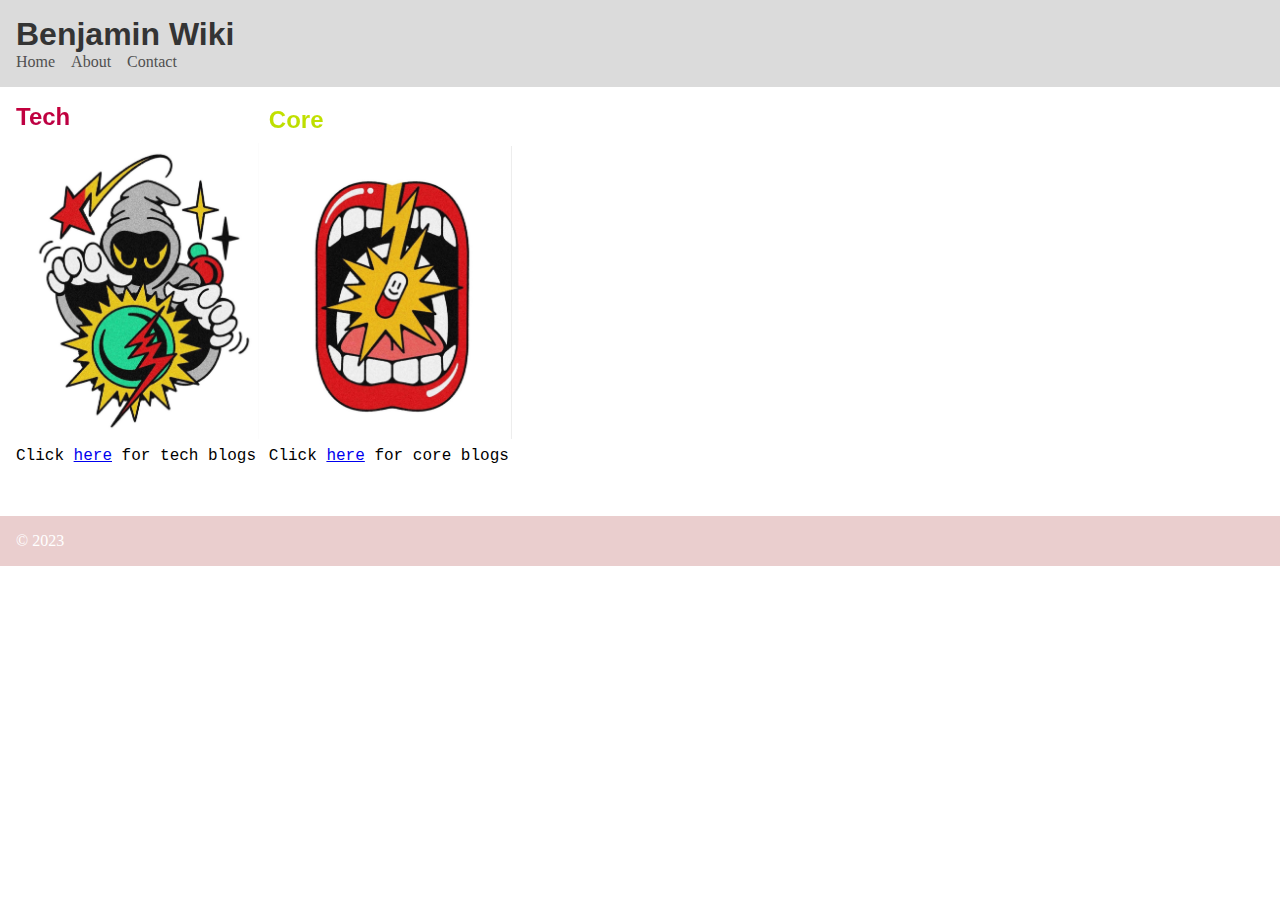
==== index.html @ 9112c043 "Add HTML & CSS to blog" ====
<!DOCTYPE html>

<html>
  <head>
    <meta charset="UTF-8">
    <meta name="viewport" content="width=device-width, initial-scale=1.0">
    <title>Benjamin Wiki</title>
    <link rel="stylesheet" href="./styles/style.css">
  </head>
 
  <body>
    <header>
      <h1 id="main-title">Benjamin Wiki</h1>
      <nav>
        <ul>          
          <li>Home</li>
          <li>About</li>
          <li>Contact</li>
        </ul>
      </nav>
    </header>
    
    <main>
      <div class="content">
        <section>
          <h2 class="tech">Tech</h2>
          <img src="./images/tech_image.jpeg" alt="Article Image">
          <p>Click <a href="#">here</a> for tech blogs</p>
        </section>
        
        <section>
          <h2 class="core">Core</h2>
          <img src="./images/core_image.jpeg" alt="Article Image">
          <p>Click <a href="#">here</a> for core blogs</p>
        </section>
      </div>
    </main>
    
    <footer>
      <p>&copy; 2023</p>
    </footer>
  </body>
</html>
---- styles/style.css ----
/* Reset default browser styles */
* {
  margin: 0;
  padding: 0;
  box-sizing: border-box;
}

/* Set styles for tech and core */
.tech {
  font-family: Impact, Haettenschweiler, 'Arial Narrow Bold', sans-serif;
  background-image: conic-gradient(blue, red);
  -webkit-background-clip: text;
  -webkit-text-fill-color: transparent;
}

.core {
  font-family: Impact, Haettenschweiler, 'Arial Narrow Bold', sans-serif;
  background-image: conic-gradient(green, yellow);
  -webkit-background-clip: text;
  -webkit-text-fill-color: transparent;
}

/* Set styles for the header */
header {
  background-color: #dbdbdb;
  color: #fff;
  padding: 1em;
}

#main-title {
  font-family: 'Trebuchet MS', 'Lucida Sans Unicode', 'Lucida Grande', 'Lucida Sans', Arial, sans-serif;
  color: rgb(52, 52, 52);
}

header h1 {
  font-size: 2em;
}

nav ul {
  list-style: none;
  display: flex;
}

nav li {
  margin-right: 1em;
  color: rgb(80, 80, 80);
}

/* Set styles for the main content */
main {
  padding: 1em;
}

section {
  margin-bottom: 2em;
  display: inline-block;
  width: 40%;
}

section h2 {
  font-size: 1.5em;
  margin-bottom: 0.5em;
}

section img {
  width: 100%;
}

section p {
  line-height: 1.5;
  padding-bottom: 2em;
}

.content {
  font-family: 'Courier New', Courier, monospace;
}

/* Set styles for the footer */
footer {
  background-color: #eacece;
  color: #fff;
  padding: 1em;
}

/* Media queries for responsive design */
@media screen and (min-width: 768px) {
main {
  display: grid;
  grid-template-columns: repeat(2, 1fr);
  grid-gap: 2em;
}

section {
  margin-bottom: 0;
}
}
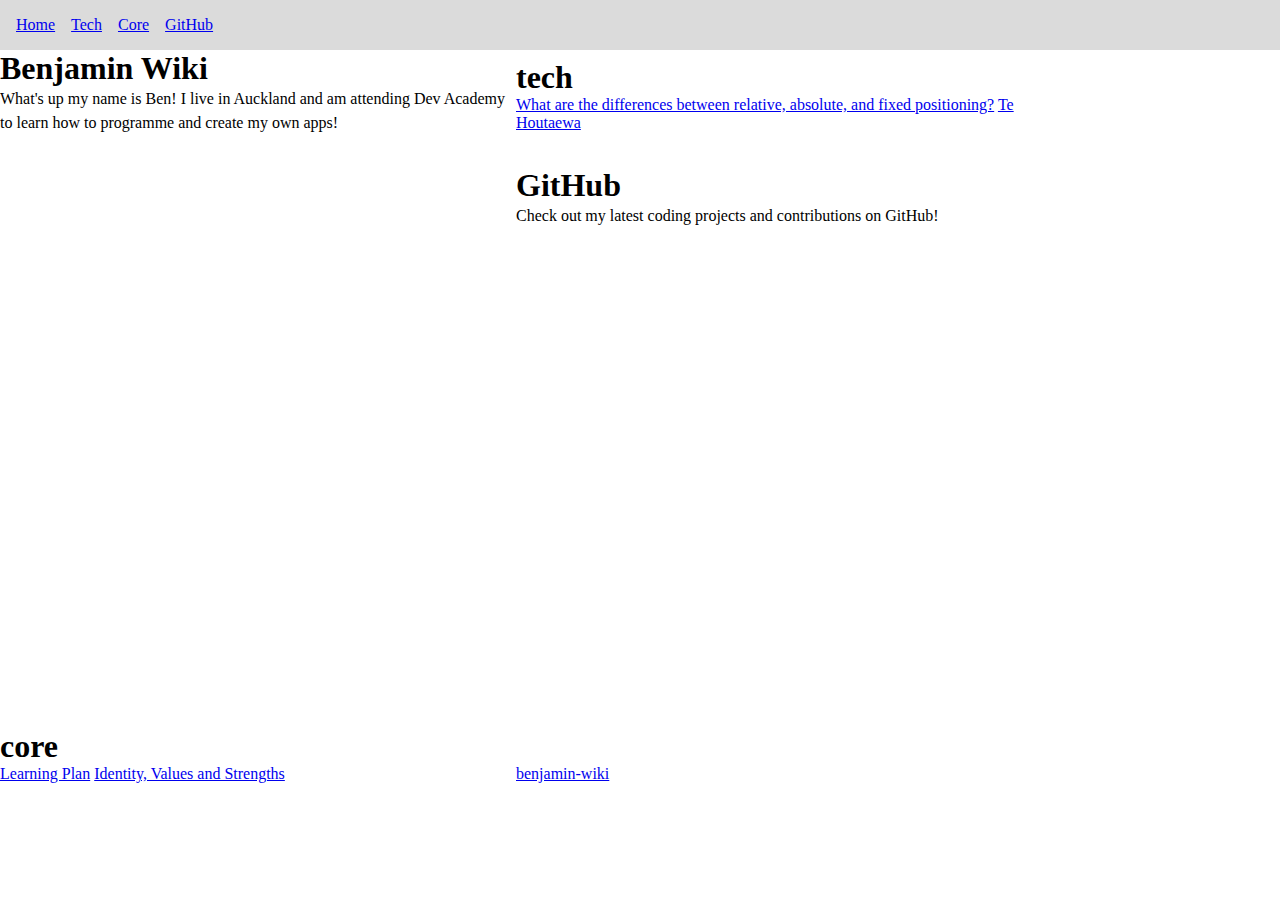
==== commit 96f4fd28: "Add HTML & CSS" ====
--- a/index.html
+++ b/index.html
@@ -1,43 +1,74 @@
 <!DOCTYPE html>
+<html lang="en">
+<head>
+  <meta charset="UTF-8">
+  <meta http-equiv="X-UA-Compatible" content="IE=edge">
+  <meta name="viewport" content="width=device-width, initial-scale=1.0">
+  
+  <title>Benjamin Wiki</title>
 
-<html>
-  <head>
-    <meta charset="UTF-8">
-    <meta name="viewport" content="width=device-width, initial-scale=1.0">
-    <title>Benjamin Wiki</title>
-    <link rel="stylesheet" href="./styles/style.css">
-  </head>
- 
-  <body>
-    <header>
-      <h1 id="main-title">Benjamin Wiki</h1>
-      <nav>
-        <ul>          
-          <li>Home</li>
-          <li>About</li>
-          <li>Contact</li>
-        </ul>
-      </nav>
-    </header>
+  <link rel="stylesheet" href="./styles/style.css">
+  <link rel="preconnect" href="https://fonts.googleapis.com">
+  <link rel="preconnect" href="https://fonts.gstatic.com" crossorigin>
+  <link href="https://fonts.googleapis.com/css2?family=Source+Code+Pro&display=swap" rel="stylesheet">
+
+</head>
+
+<body>
+
+  <header>
+    <nav>
+      <ul>
+        <li><a href="#home">Home</a></li>
+        <li><a href="#tech">Tech</a></li>
+        <li><a href="#core">Core</a></li>
+        <li><a href="#github">GitHub</a></li>
+      </ul>
+    </nav>
+  </header>
+
+  <section id="home" class="foggy-gray">
+    <h1>Benjamin Wiki</h1>
+    <p>What's up my name is Ben! I live in Auckland and am attending Dev Academy to learn how to programme and create my own apps!</p>
+  </section>
+
+  <section id="tech" class="livid-brown">
+    <h1>tech</h1>
+    <a href="./blog/css-concepts.html" class="slide-button1">What are the differences between relative, absolute, and fixed positioning?</a>
+    <a href="./blog/te-houtaewa-template.html" class="slide-button1">Te Houtaewa</a>
+  </section>
+
+  <section id="core" class="medium-carmine">
+    <h1>core</h1>
+    <a href="#" class="slide-button2">Learning Plan</a>
+    <a href="#" class="slide-button2">Identity, Values and Strengths</a>
+  </section>
+
+  <section id="github" class="chestnut-rose">
+    <h1>GitHub</h1>
     
-    <main>
-      <div class="content">
-        <section>
-          <h2 class="tech">Tech</h2>
-          <img src="./images/tech_image.jpeg" alt="Article Image">
-          <p>Click <a href="#">here</a> for tech blogs</p>
-        </section>
+    <p>Check out my latest coding projects and contributions on GitHub!</p>
+      <a href="https://github.com/benjamin-wiki" class="slide-button3"><img src="images/github-mark/github-mark-white.png" alt="GitHub_Logo_White" id="git-logo"> benjamin-wiki</a>
+  </section>
+
+  <script>
+    // Get all the links in the header
+    const navLinks = document.querySelectorAll('header nav a');
+    
+    // Loop through each link and add a click event listener
+    navLinks.forEach(link => {
+      link.addEventListener('click', e => {
+        e.preventDefault(); // Prevent the default anchor behavior
+        const targetId = link.getAttribute('href'); // Get the target section id
+        const targetSection = document.querySelector(targetId); // Get the target section
+        targetSection.scrollIntoView({ behavior: 'smooth' }); // Scroll to the target section
         
-        <section>
-          <h2 class="core">Core</h2>
-          <img src="./images/core_image.jpeg" alt="Article Image">
-          <p>Click <a href="#">here</a> for core blogs</p>
-        </section>
-      </div>
-    </main>
-    
-    <footer>
-      <p>&copy; 2023</p>
-    </footer>
-  </body>
-</html>
+        // Set the active link
+        navLinks.forEach(navLink => navLink.classList.remove('active'));
+        link.classList.add('active');
+      });
+    });
+  </script>
+
+</body>
+</html>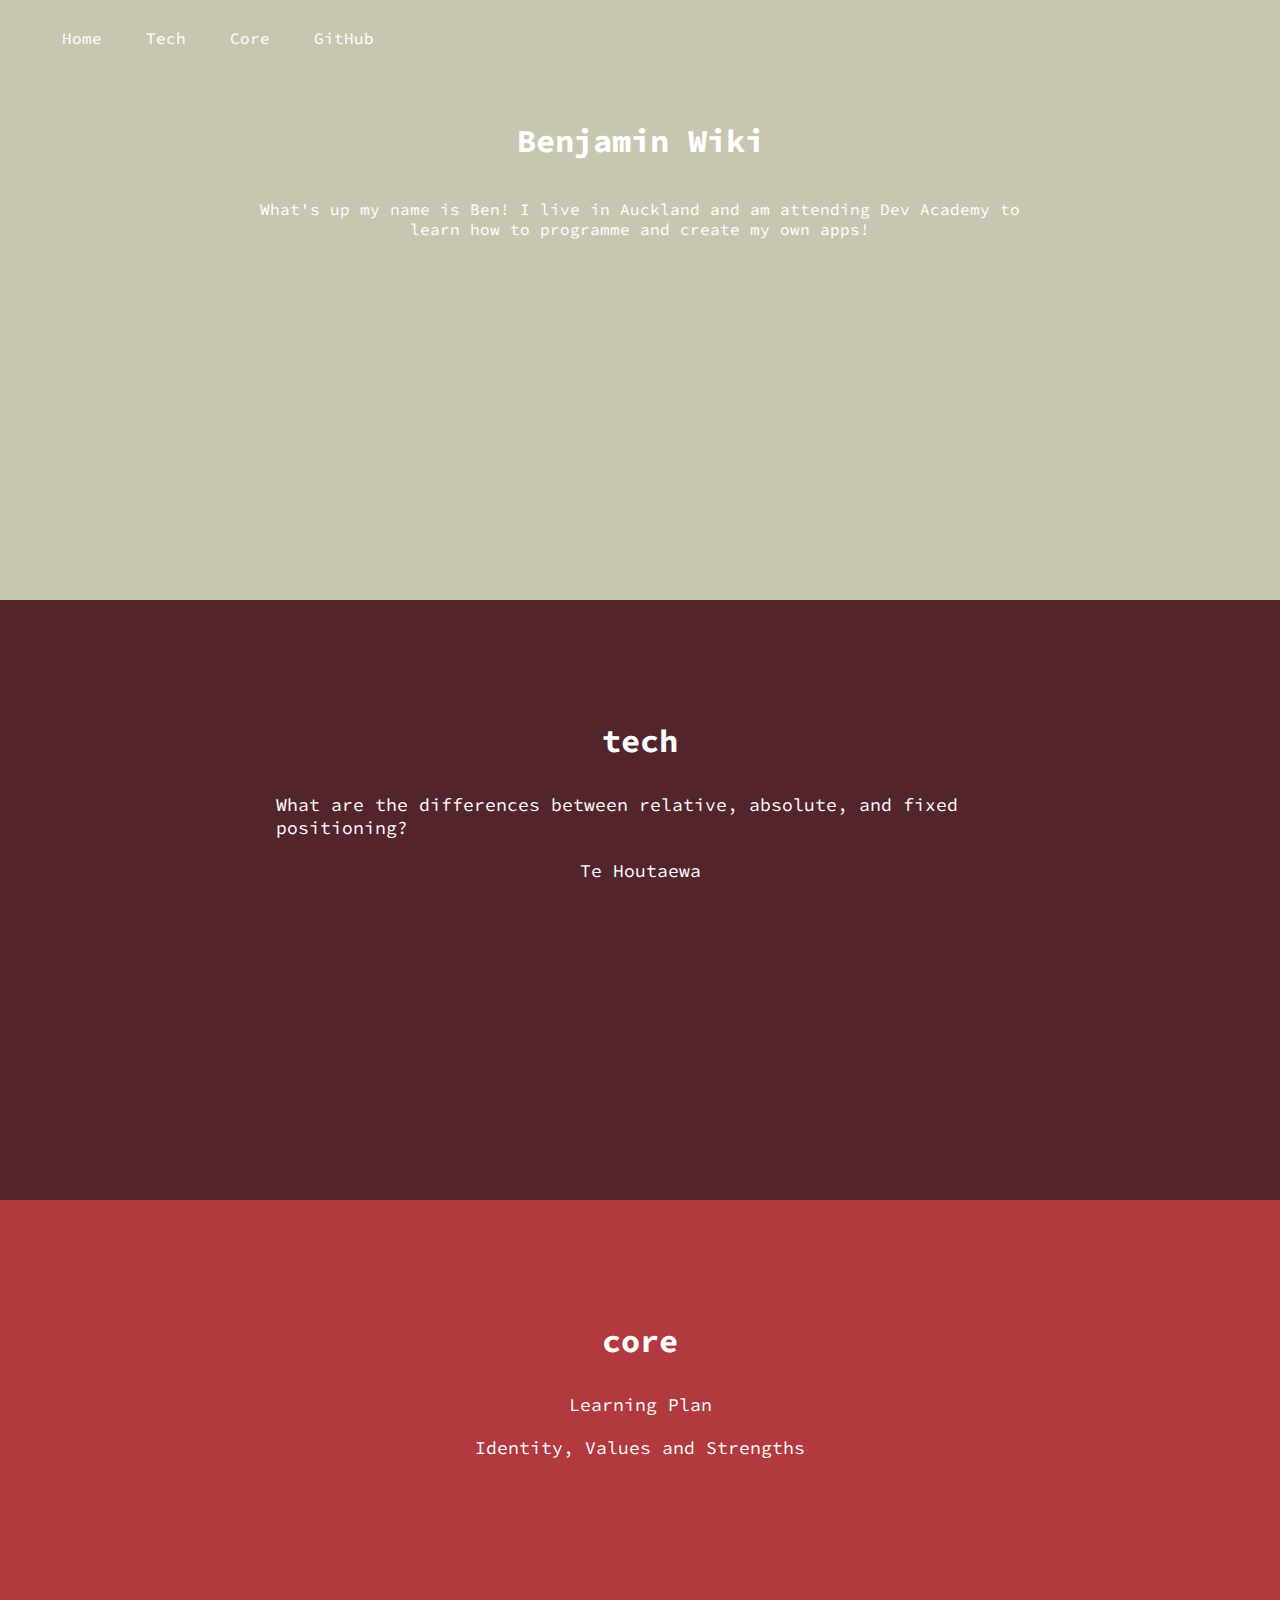
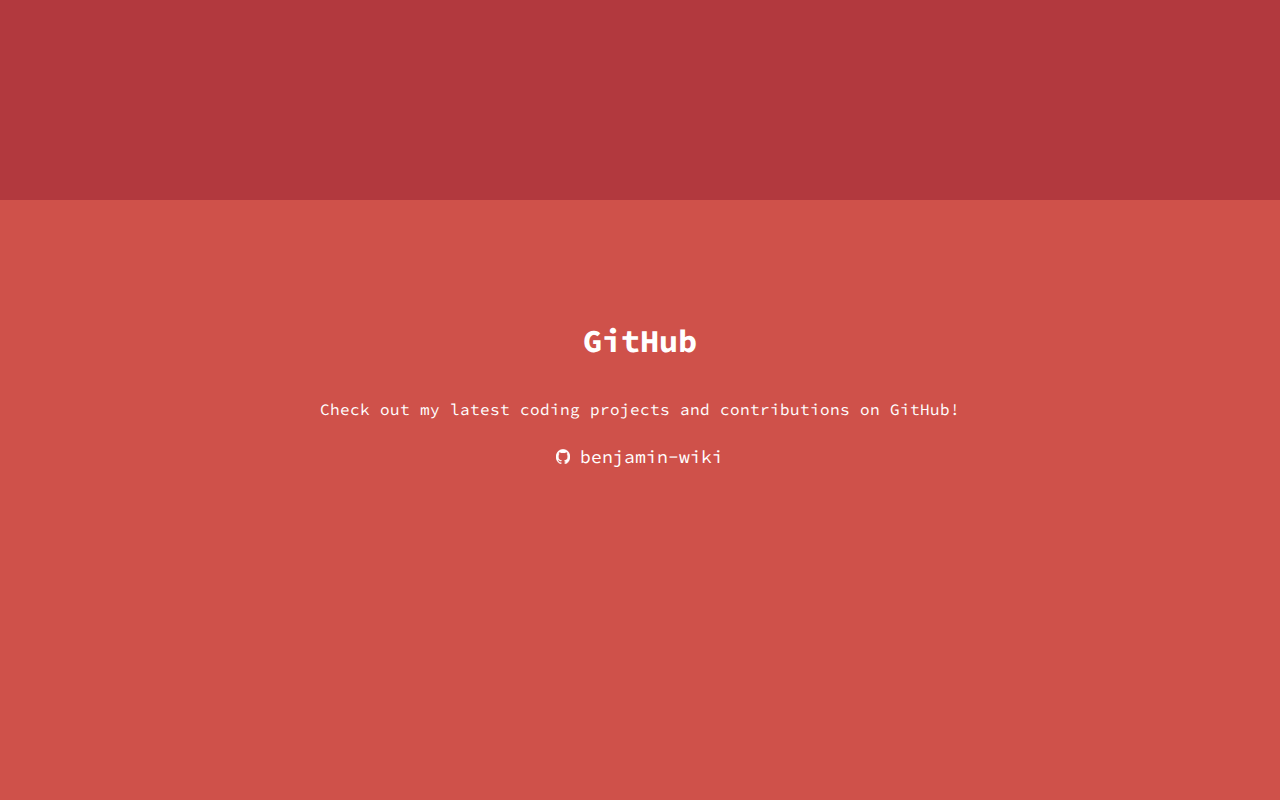
==== commit 9af8f39e: "Add DIV, remove unecessary code" ====
--- a/index.html
+++ b/index.html
@@ -27,30 +27,38 @@
     </nav>
   </header>
 
-  <section id="home" class="foggy-gray">
-    <h1>Benjamin Wiki</h1>
-    <p>What's up my name is Ben! I live in Auckland and am attending Dev Academy to learn how to programme and create my own apps!</p>
-  </section>
+  <div>
+    <section id="home" class="foggy-gray">
+      <h1>Benjamin Wiki</h1>
+      <p>What's up my name is Ben! I live in Auckland and am attending Dev Academy to learn how to programme and create my own apps!</p>
+    </section>
+  </div>
 
-  <section id="tech" class="livid-brown">
-    <h1>tech</h1>
-    <a href="./blog/css-concepts.html" class="slide-button1">What are the differences between relative, absolute, and fixed positioning?</a>
-    <a href="./blog/te-houtaewa-template.html" class="slide-button1">Te Houtaewa</a>
-  </section>
+  <div>
+    <section id="tech" class="livid-brown">
+      <h1>tech</h1>
+      <a href="./blog/css-concepts.html" class="slide-button1">What are the differences between relative, absolute, and fixed positioning?</a>
+      <a href="./blog/te-houtaewa-template.html" class="slide-button1">Te Houtaewa</a>
+    </section>
+  </div>
 
-  <section id="core" class="medium-carmine">
-    <h1>core</h1>
-    <a href="#" class="slide-button2">Learning Plan</a>
-    <a href="#" class="slide-button2">Identity, Values and Strengths</a>
-  </section>
+  <div>
+    <section id="core" class="medium-carmine">
+      <h1>core</h1>
+      <a href="#" class="slide-button2">Learning Plan</a>
+      <a href="#" class="slide-button2">Identity, Values and Strengths</a>
+    </section>
+  </div>
 
-  <section id="github" class="chestnut-rose">
-    <h1>GitHub</h1>
-    
-    <p>Check out my latest coding projects and contributions on GitHub!</p>
+  <div>
+    <section id="github" class="chestnut-rose">
+      <h1>GitHub</h1>
+      
+      <p>Check out my latest coding projects and contributions on GitHub!</p>
       <a href="https://github.com/benjamin-wiki" class="slide-button3"><img src="images/github-mark/github-mark-white.png" alt="GitHub_Logo_White" id="git-logo"> benjamin-wiki</a>
-  </section>
-
+    </section>
+  </div>
+  
   <script>
     // Get all the links in the header
     const navLinks = document.querySelectorAll('header nav a');
--- a/styles/style.css
+++ b/styles/style.css
@@ -1,96 +1,196 @@
-/* Reset default browser styles */
-* {
-  margin: 0;
-  padding: 0;
-  box-sizing: border-box;
-}
-
-/* Set styles for tech and core */
-.tech {
-  font-family: Impact, Haettenschweiler, 'Arial Narrow Bold', sans-serif;
-  background-image: conic-gradient(blue, red);
-  -webkit-background-clip: text;
-  -webkit-text-fill-color: transparent;
-}
-
-.core {
-  font-family: Impact, Haettenschweiler, 'Arial Narrow Bold', sans-serif;
-  background-image: conic-gradient(green, yellow);
-  -webkit-background-clip: text;
-  -webkit-text-fill-color: transparent;
-}
-
-/* Set styles for the header */
-header {
-  background-color: #dbdbdb;
+nav {
+  position: fixed;
+  top: 0;
+  left: 0;
+  width: 100%;
+  background-color: #c8c6b1;
   color: #fff;
-  padding: 1em;
-}
-
-#main-title {
-  font-family: 'Trebuchet MS', 'Lucida Sans Unicode', 'Lucida Grande', 'Lucida Sans', Arial, sans-serif;
-  color: rgb(52, 52, 52);
-}
-
-header h1 {
-  font-size: 2em;
+  display: flex;
+  justify-content: space-between;
+  align-items: center;
+  z-index: 9999; /* set nav bar to always be on top */
 }
 
 nav ul {
+  display: flex;
+  flex-direction: row;
   list-style: none;
-  display: flex;
 }
 
 nav li {
-  margin-right: 1em;
-  color: rgb(80, 80, 80);
+  margin: 0 10px;
 }
 
-/* Set styles for the main content */
-main {
-  padding: 1em;
+nav a {
+  display: block;
+  padding: 10px;
+  color: #fff;
+  text-decoration: none;
+  font-size: 16px;
+  border: 2px solid transparent; /* add a transparent border */
+  transition: all 0.2s ease-in-out; /* add a transition effect */
+}
+
+nav a:hover, nav a:focus {
+  background-color: #737955; /* change the background color */
+  color: white; /* change the text color */
+}
+
+nav a:focus {
+  outline: none; /* remove the default focus outline */
+  border-color: #737955; /* add a white border */
+}
+
+/* Media queries for responsive design */
+@media only screen and (max-width: 600px) {
+  nav {
+    flex-direction: column; 
+    align-items: flex-start;
+    padding: 10px;
+  }
+  
+  nav li {
+    margin: 10px 0;
+  }
+  
+  nav a {
+    padding: 5px;
+    font-size: 14px;
+  }
+}
+
+/* main styles */
+body {
+  margin: 0;
+  font-family: 'Source Code Pro', sans-serif;
+  color: white;
+  background: #202731;
 }
 
 section {
-  margin-bottom: 2em;
-  display: inline-block;
-  width: 40%;
+  position: relative;
+  display: flex;
+  flex-direction: column;
+  align-items: center;
+  min-height: 400px;
+  padding: 100px 20vw;
 }
 
-section h2 {
-  font-size: 1.5em;
-  margin-bottom: 0.5em;
+p {
+  text-align: center;
 }
 
-section img {
-  width: 100%;
+/* Colour scheme classes */
+.go-ben {
+  background: #737955;
 }
 
-section p {
-  line-height: 1.5;
-  padding-bottom: 2em;
+.foggy-gray {
+  background: #c8c6b1;
 }
 
-.content {
-  font-family: 'Courier New', Courier, monospace;
+.livid-brown {
+  background: #53242c;
 }
 
-/* Set styles for the footer */
-footer {
-  background-color: #eacece;
-  color: #fff;
-  padding: 1em;
+.medium-carmine {
+  background: #b2393e;
 }
 
-/* Media queries for responsive design */
-@media screen and (min-width: 768px) {
-main {
-  display: grid;
-  grid-template-columns: repeat(2, 1fr);
-  grid-gap: 2em;
+.chestnut-rose {
+  background: #cf514a;
 }
 
-section {
-  margin-bottom: 0;
+/* slide effect buttons */
+.slide-button1 {
+  background-color: #53242c;
+  border: none;
+  color: white;
+  padding: 10px 20px;
+  font-size: 18px;
+  position: relative;
+  overflow: hidden;
+  text-decoration: none;
+  z-index: 1;
+
 }
+
+.slide-button1::before {
+  content: "";
+  position: absolute;
+  top: -100%;
+  left: -10px;
+  width: calc(100% + 20px);
+  height: 100%;
+  background: #b2393e;
+  transition: all 0.2s ease-in-out;
+  z-index: -1;
 }
+
+.slide-button1:hover::before {
+  top: 0;
+}
+
+.slide-button2 {
+  background-color: #b2393e;
+  border: none;
+  color: white;
+  padding: 10px 20px;
+  font-size: 18px;
+  position: relative;
+  overflow: hidden;
+  text-decoration: none;
+  z-index: 1;
+
+}
+
+.slide-button2::before {
+  content: "";
+  position: absolute;
+  top: -100%;
+  left: -10px;
+  width: calc(100% + 20px);
+  height: 100%;
+  background: #53242c;
+  transition: all 0.2s ease-in-out;
+  z-index: -1;
+}
+
+.slide-button2:hover::before {
+  top: 0;
+}
+
+.slide-button3 {
+  background-color: #cf514a;
+  border: none;
+  color: white;
+  padding: 10px 20px;
+  font-size: 18px;
+  position: relative;
+  overflow: hidden;
+  text-decoration: none;
+  z-index: 1;
+
+}
+
+.slide-button3::before {
+  content: "";
+  position: absolute;
+  top: -100%;
+  left: -10px;
+  width: calc(100% + 20px);
+  height: 100%;
+  background: #53242c;
+  transition: all 0.2s ease-in-out;
+  z-index: -1;
+}
+
+.slide-button3:hover::before {
+  top: 0;
+}
+
+/* github logo */
+#git-logo {
+  max-width: 15px;
+  margin: -1px;
+}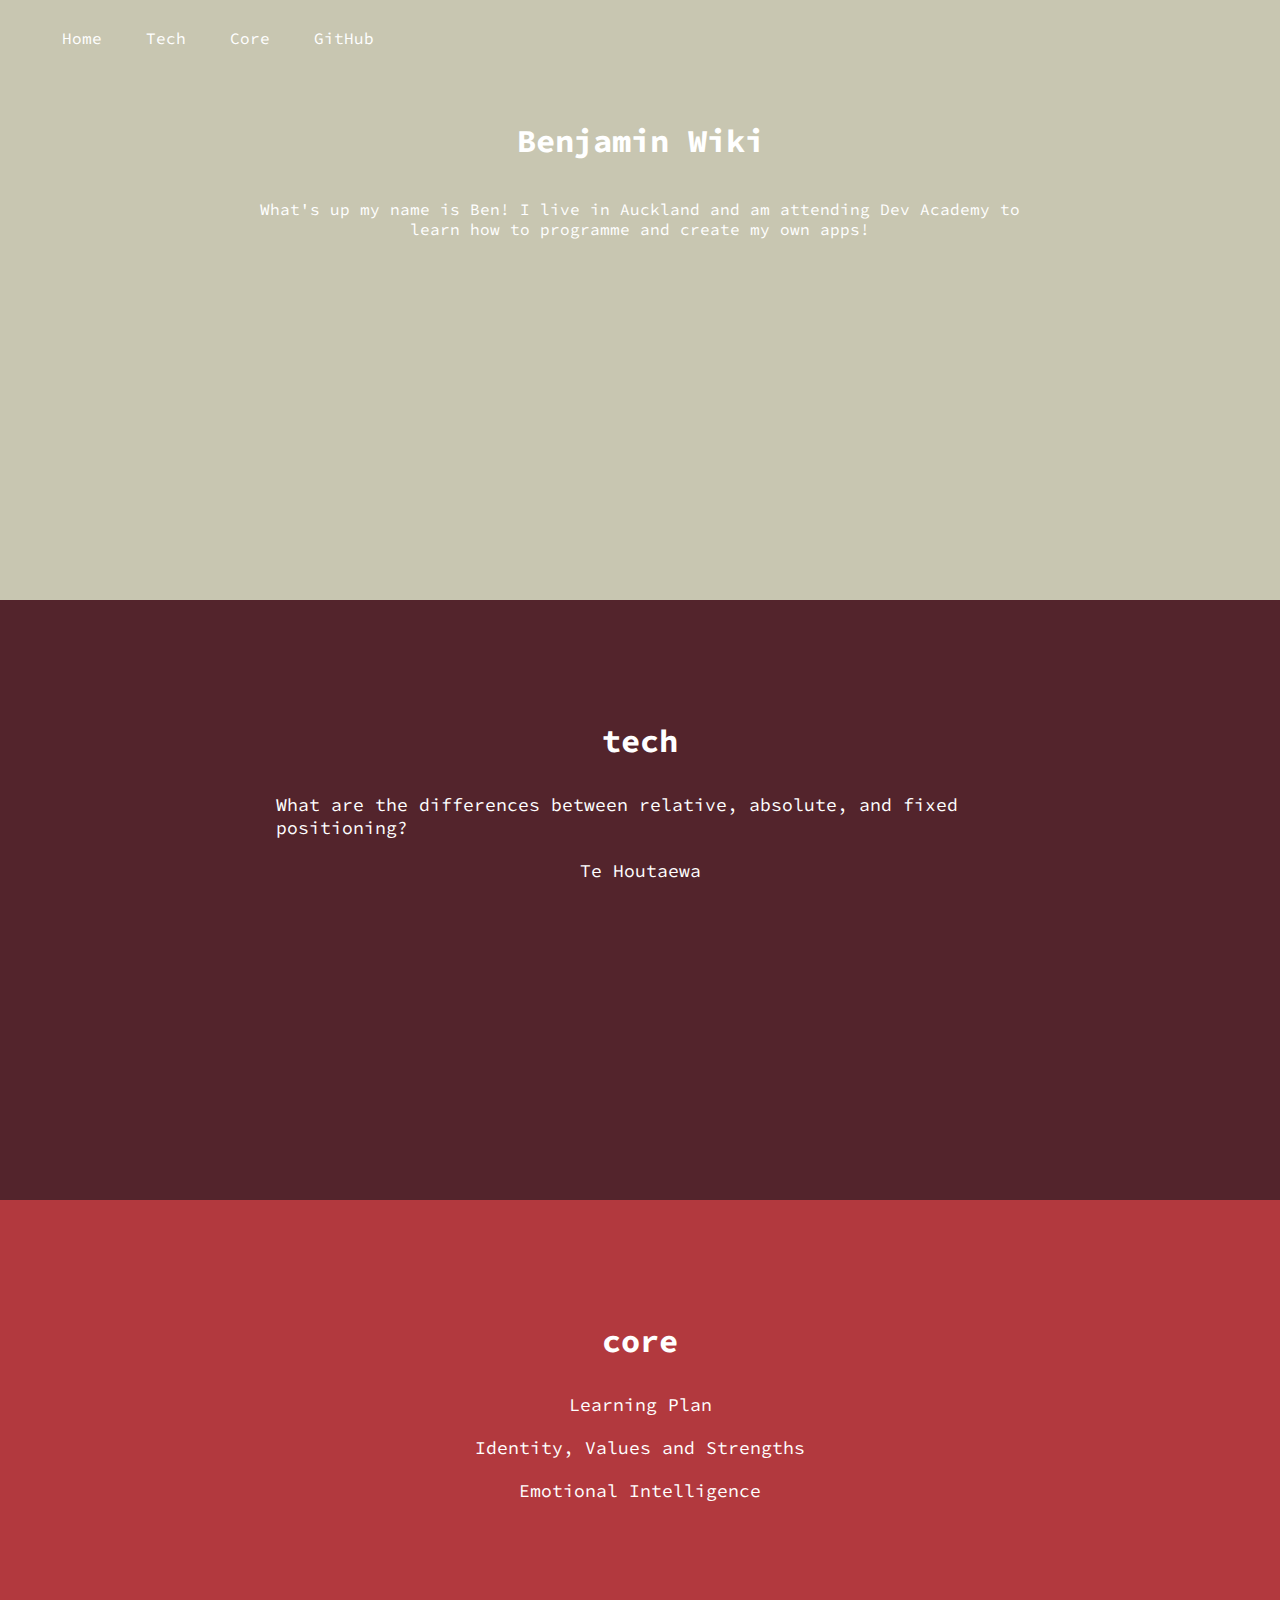
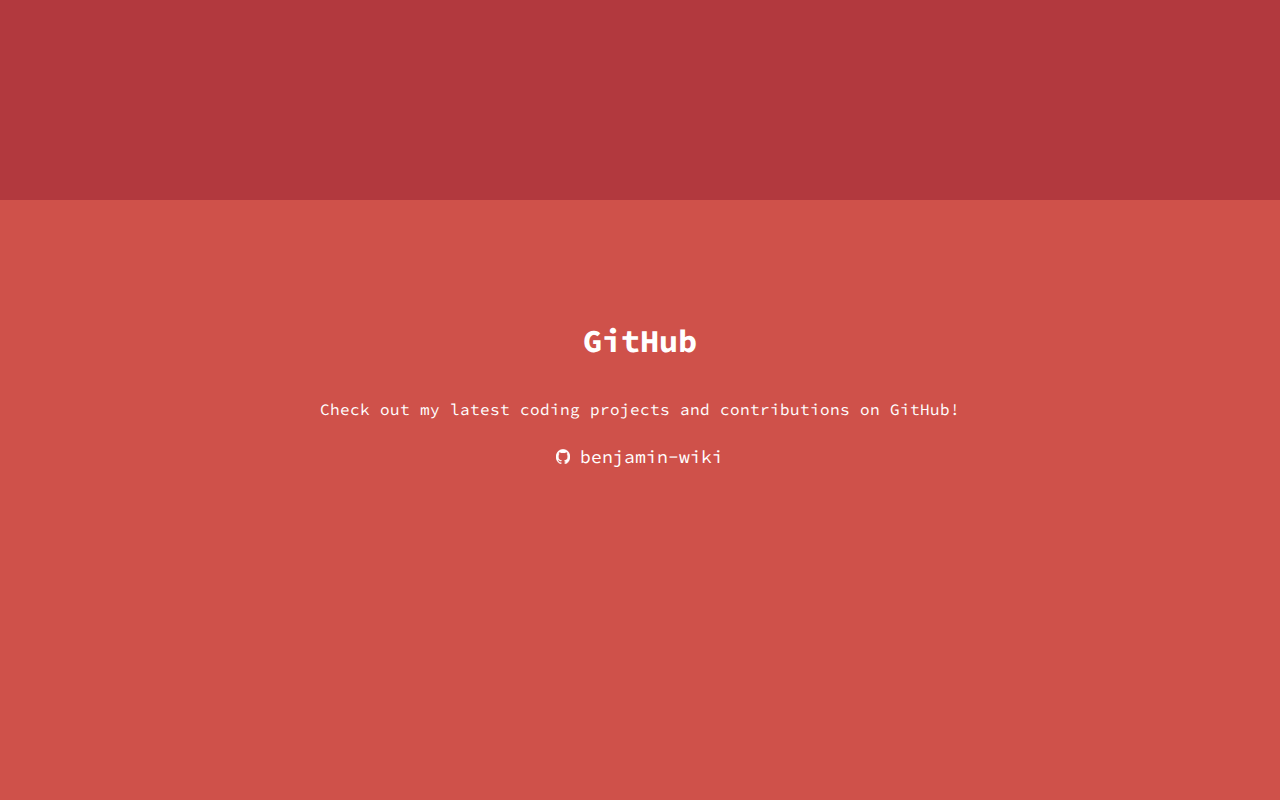
==== commit 13f99b88: "Add EQ blog" ====
--- a/index.html
+++ b/index.html
@@ -45,8 +45,9 @@
   <div>
     <section id="core" class="medium-carmine">
       <h1>core</h1>
-      <a href="#" class="slide-button2">Learning Plan</a>
-      <a href="#" class="slide-button2">Identity, Values and Strengths</a>
+      <a href="./blog/learning-plan.html" class="slide-button2">Learning Plan</a>
+      <a href="./blog/identity-values.html" class="slide-button2">Identity, Values and Strengths</a>
+      <a href="./blog/emotional-intelligence.html" class="slide-button2">Emotional Intelligence</a>
     </section>
   </div>
 
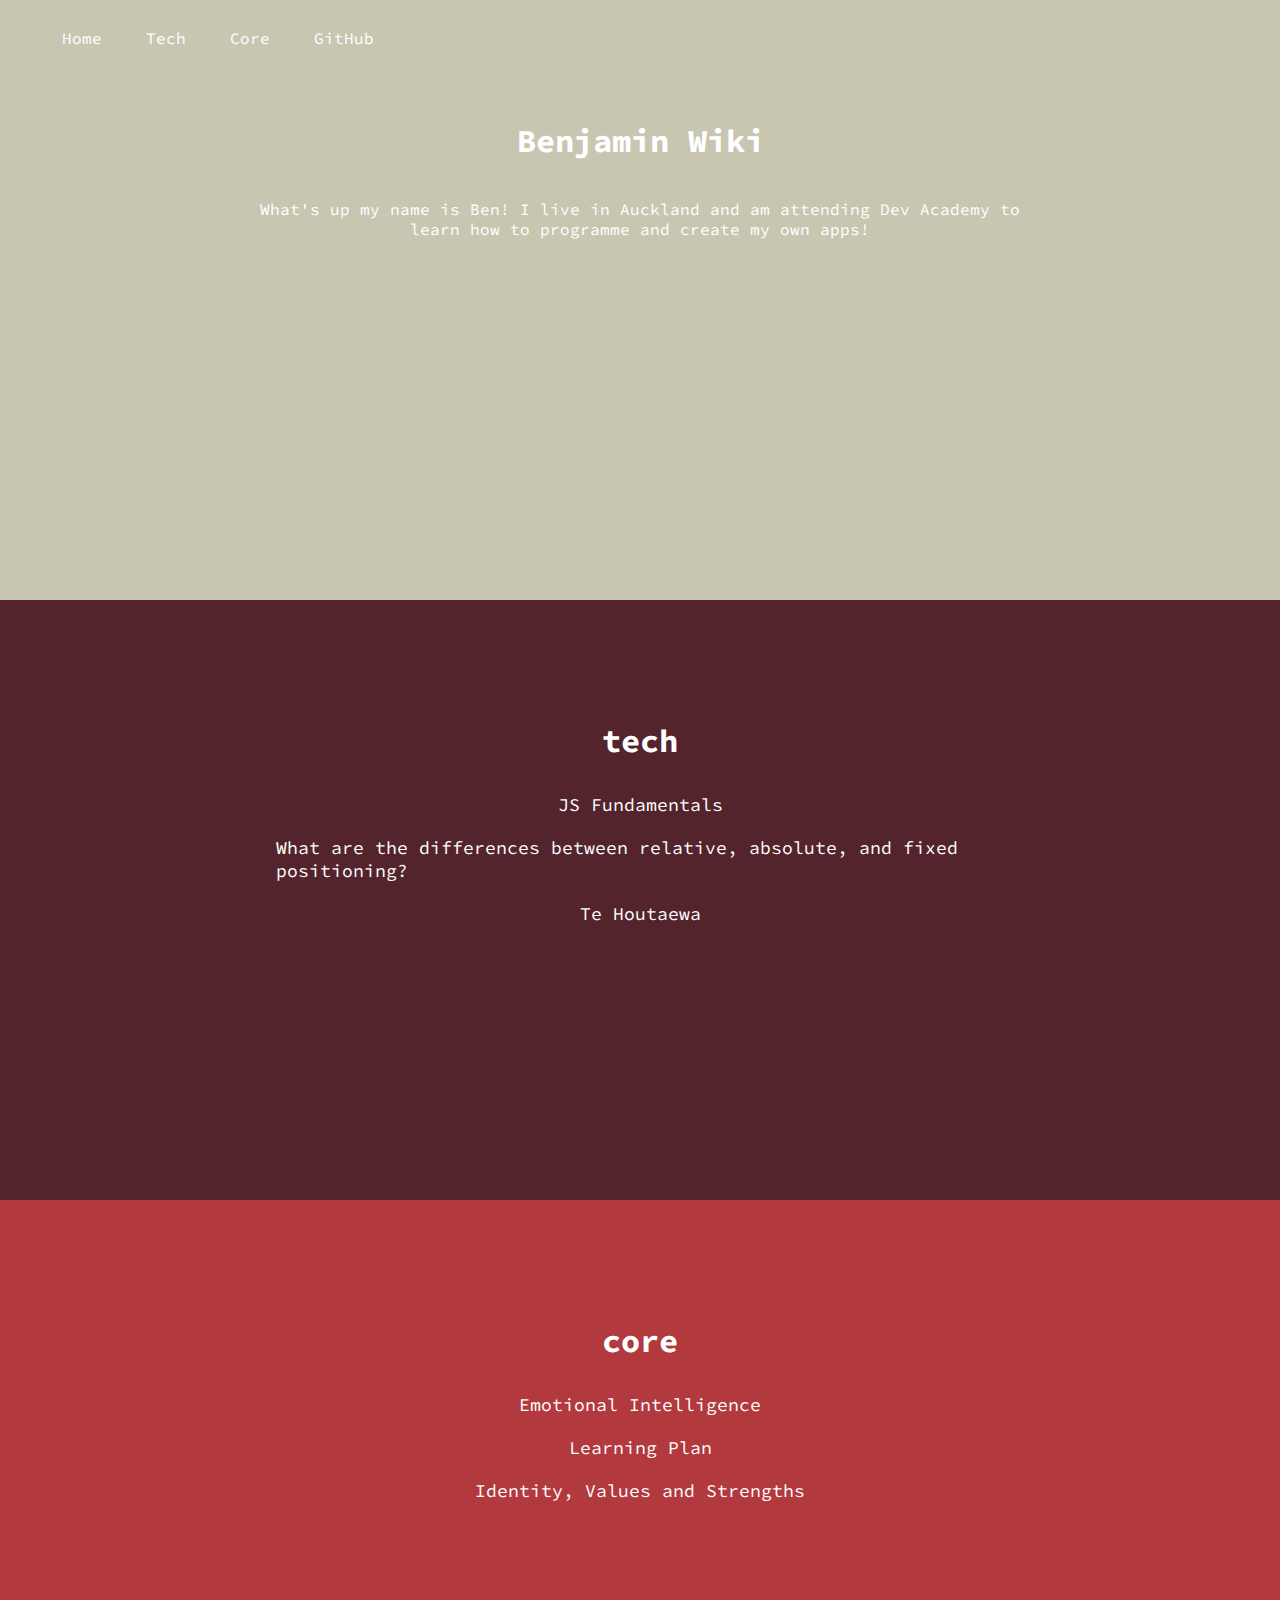
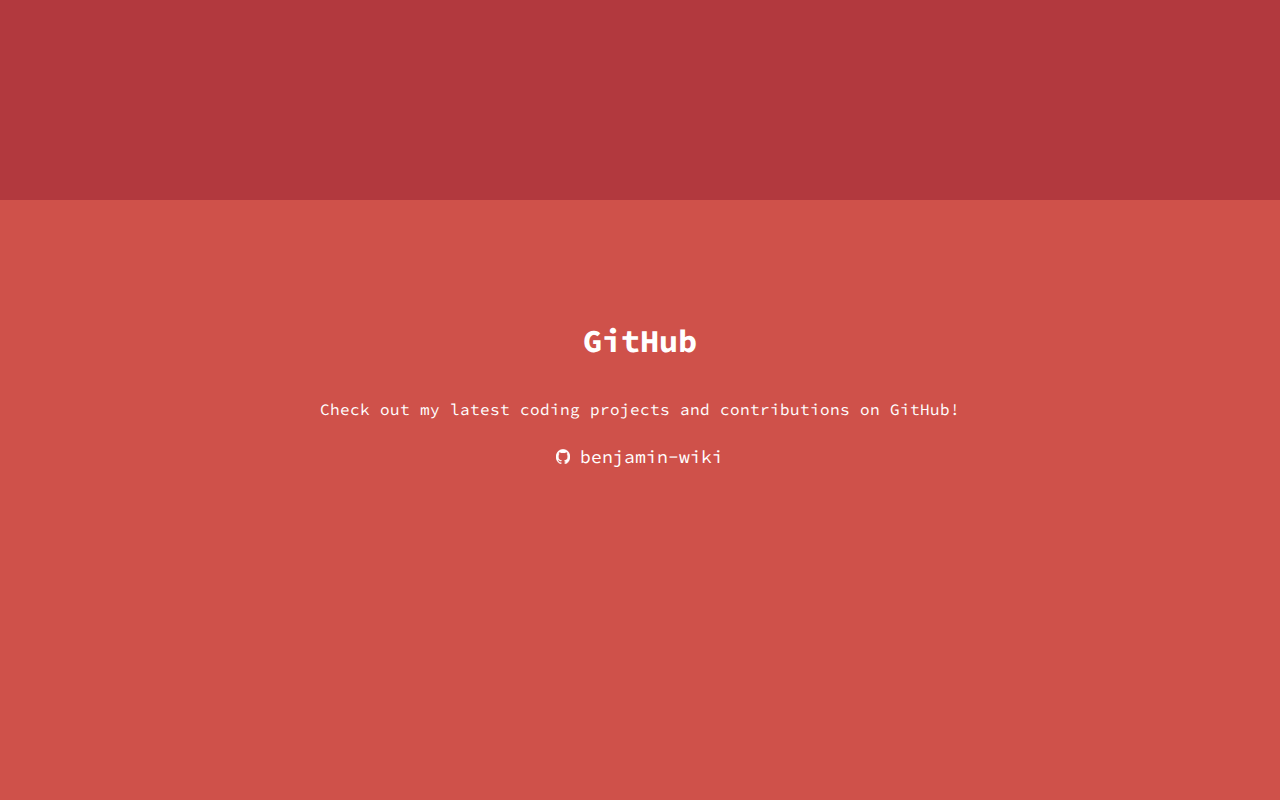
==== commit a93c453d: "Add JS-Fundamentals Blog" ====
--- a/index.html
+++ b/index.html
@@ -37,6 +37,7 @@
   <div>
     <section id="tech" class="livid-brown">
       <h1>tech</h1>
+      <a href="./blog/js-fundamentals.html" class="slide-button1">JS Fundamentals</a>
       <a href="./blog/css-concepts.html" class="slide-button1">What are the differences between relative, absolute, and fixed positioning?</a>
       <a href="./blog/te-houtaewa-template.html" class="slide-button1">Te Houtaewa</a>
     </section>
@@ -45,9 +46,9 @@
   <div>
     <section id="core" class="medium-carmine">
       <h1>core</h1>
+      <a href="./blog/emotional-intelligence.html" class="slide-button2">Emotional Intelligence</a>
       <a href="./blog/learning-plan.html" class="slide-button2">Learning Plan</a>
       <a href="./blog/identity-values.html" class="slide-button2">Identity, Values and Strengths</a>
-      <a href="./blog/emotional-intelligence.html" class="slide-button2">Emotional Intelligence</a>
     </section>
   </div>
 
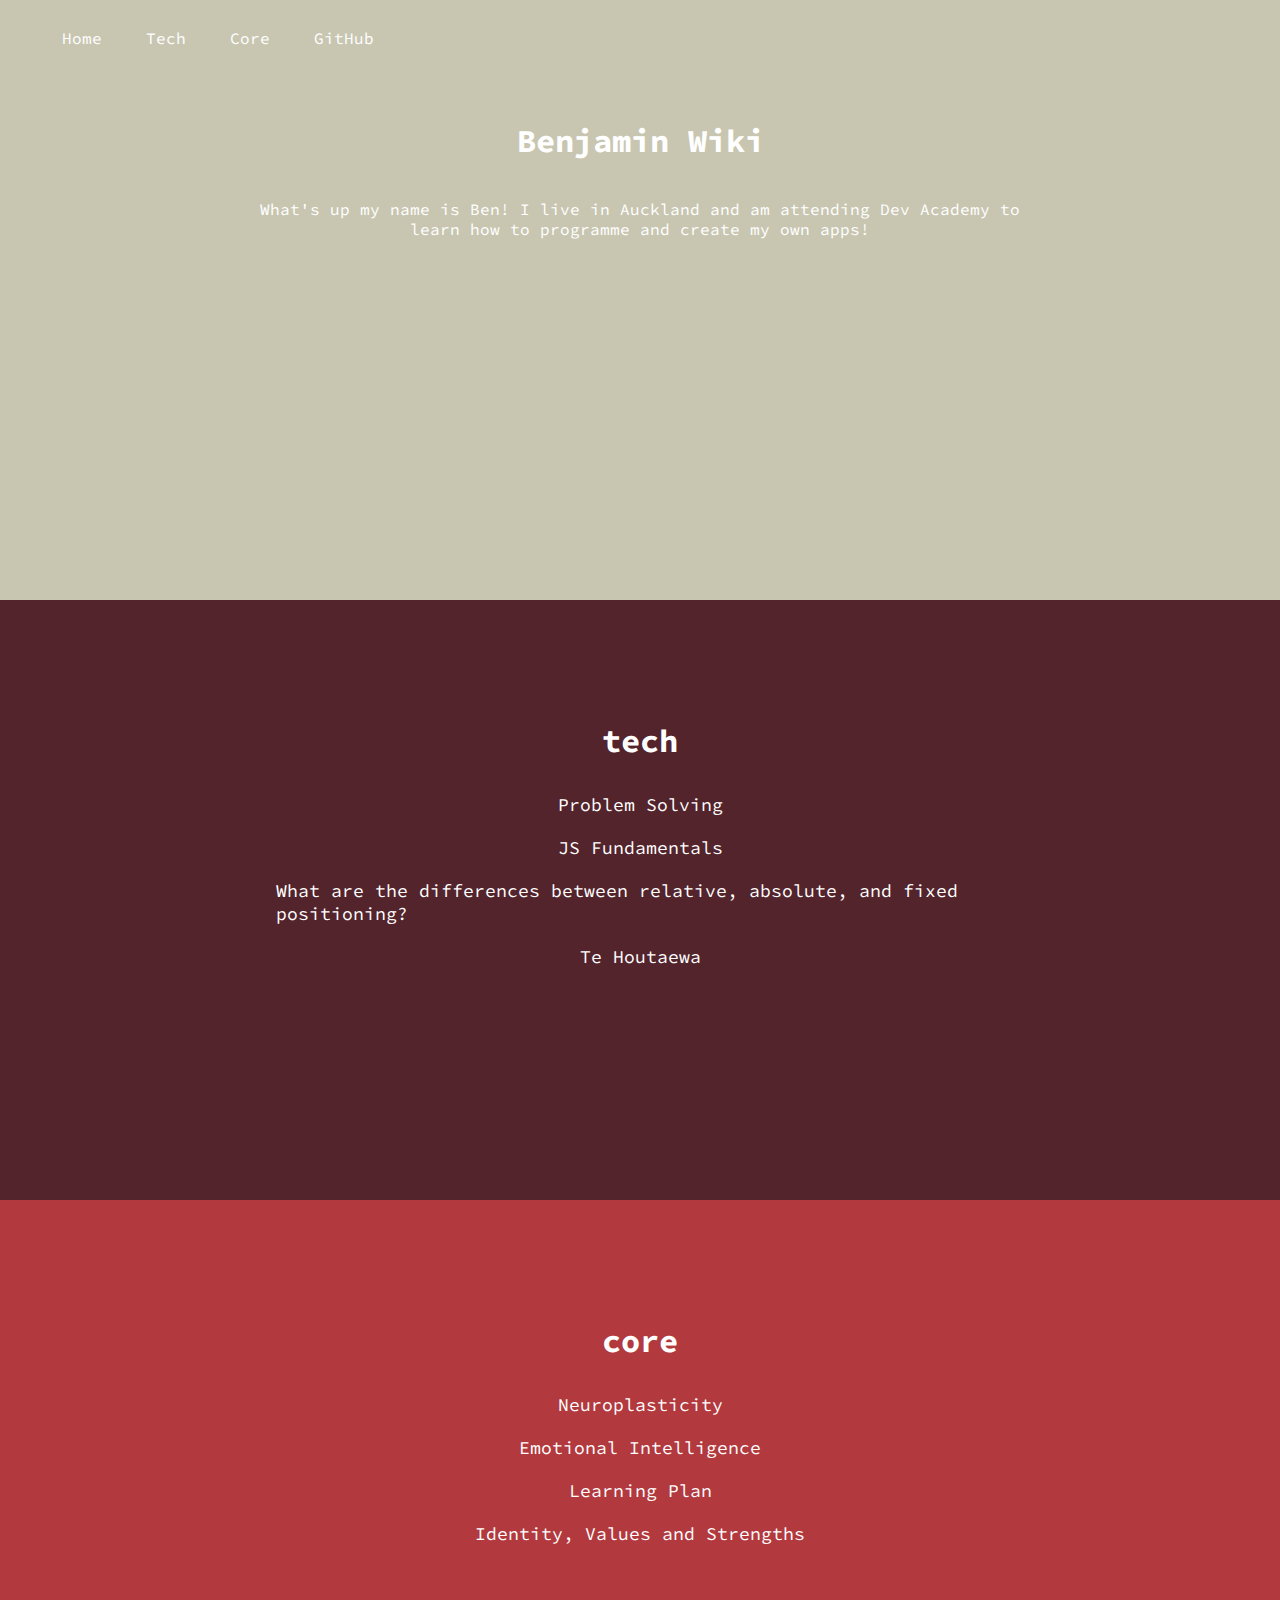
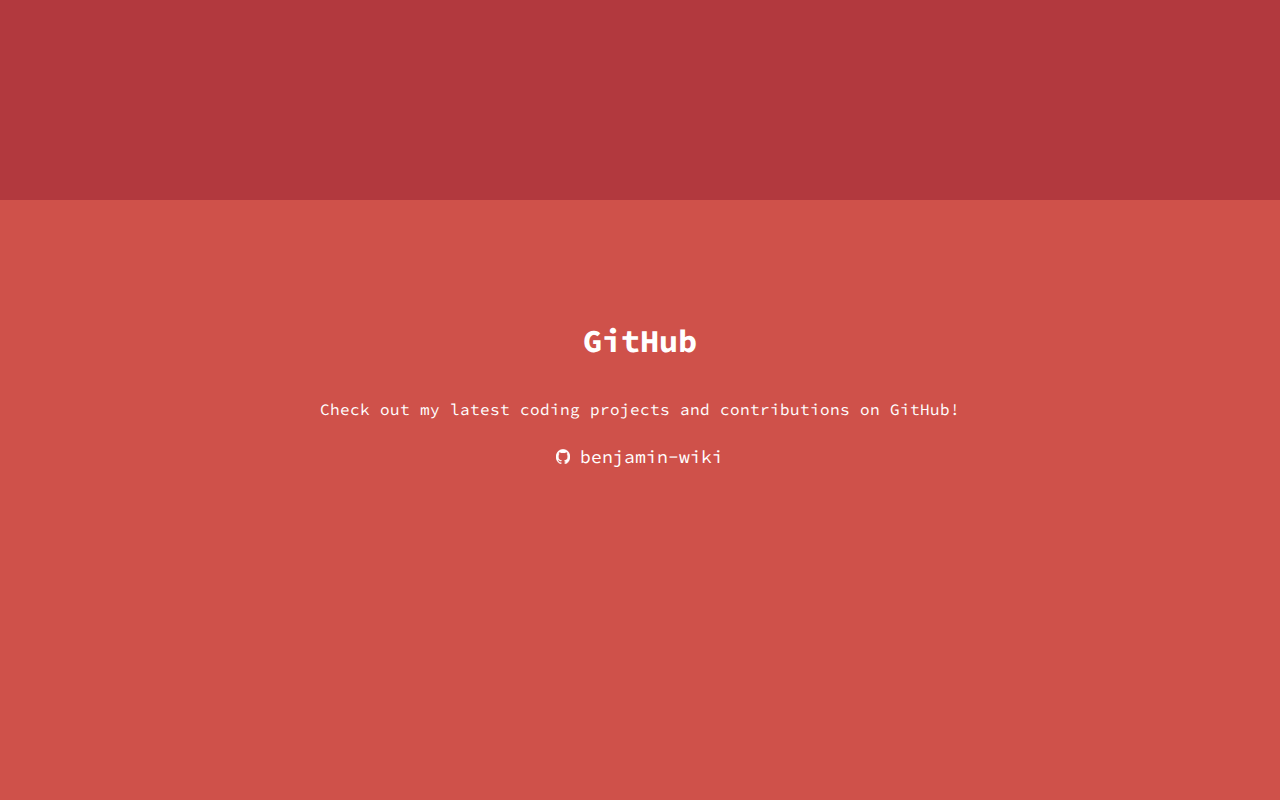
==== commit 319cfc99: "Add mindset & problem-solving blog" ====
--- a/index.html
+++ b/index.html
@@ -37,6 +37,7 @@
   <div>
     <section id="tech" class="livid-brown">
       <h1>tech</h1>
+      <a href="./blog/problem-solving.html" class="slide-button1">Problem Solving</a>
       <a href="./blog/js-fundamentals.html" class="slide-button1">JS Fundamentals</a>
       <a href="./blog/css-concepts.html" class="slide-button1">What are the differences between relative, absolute, and fixed positioning?</a>
       <a href="./blog/te-houtaewa-template.html" class="slide-button1">Te Houtaewa</a>
@@ -46,6 +47,7 @@
   <div>
     <section id="core" class="medium-carmine">
       <h1>core</h1>
+      <a href="./blog/neuroplasticity.html" class="slide-button2">Neuroplasticity</a>
       <a href="./blog/emotional-intelligence.html" class="slide-button2">Emotional Intelligence</a>
       <a href="./blog/learning-plan.html" class="slide-button2">Learning Plan</a>
       <a href="./blog/identity-values.html" class="slide-button2">Identity, Values and Strengths</a>
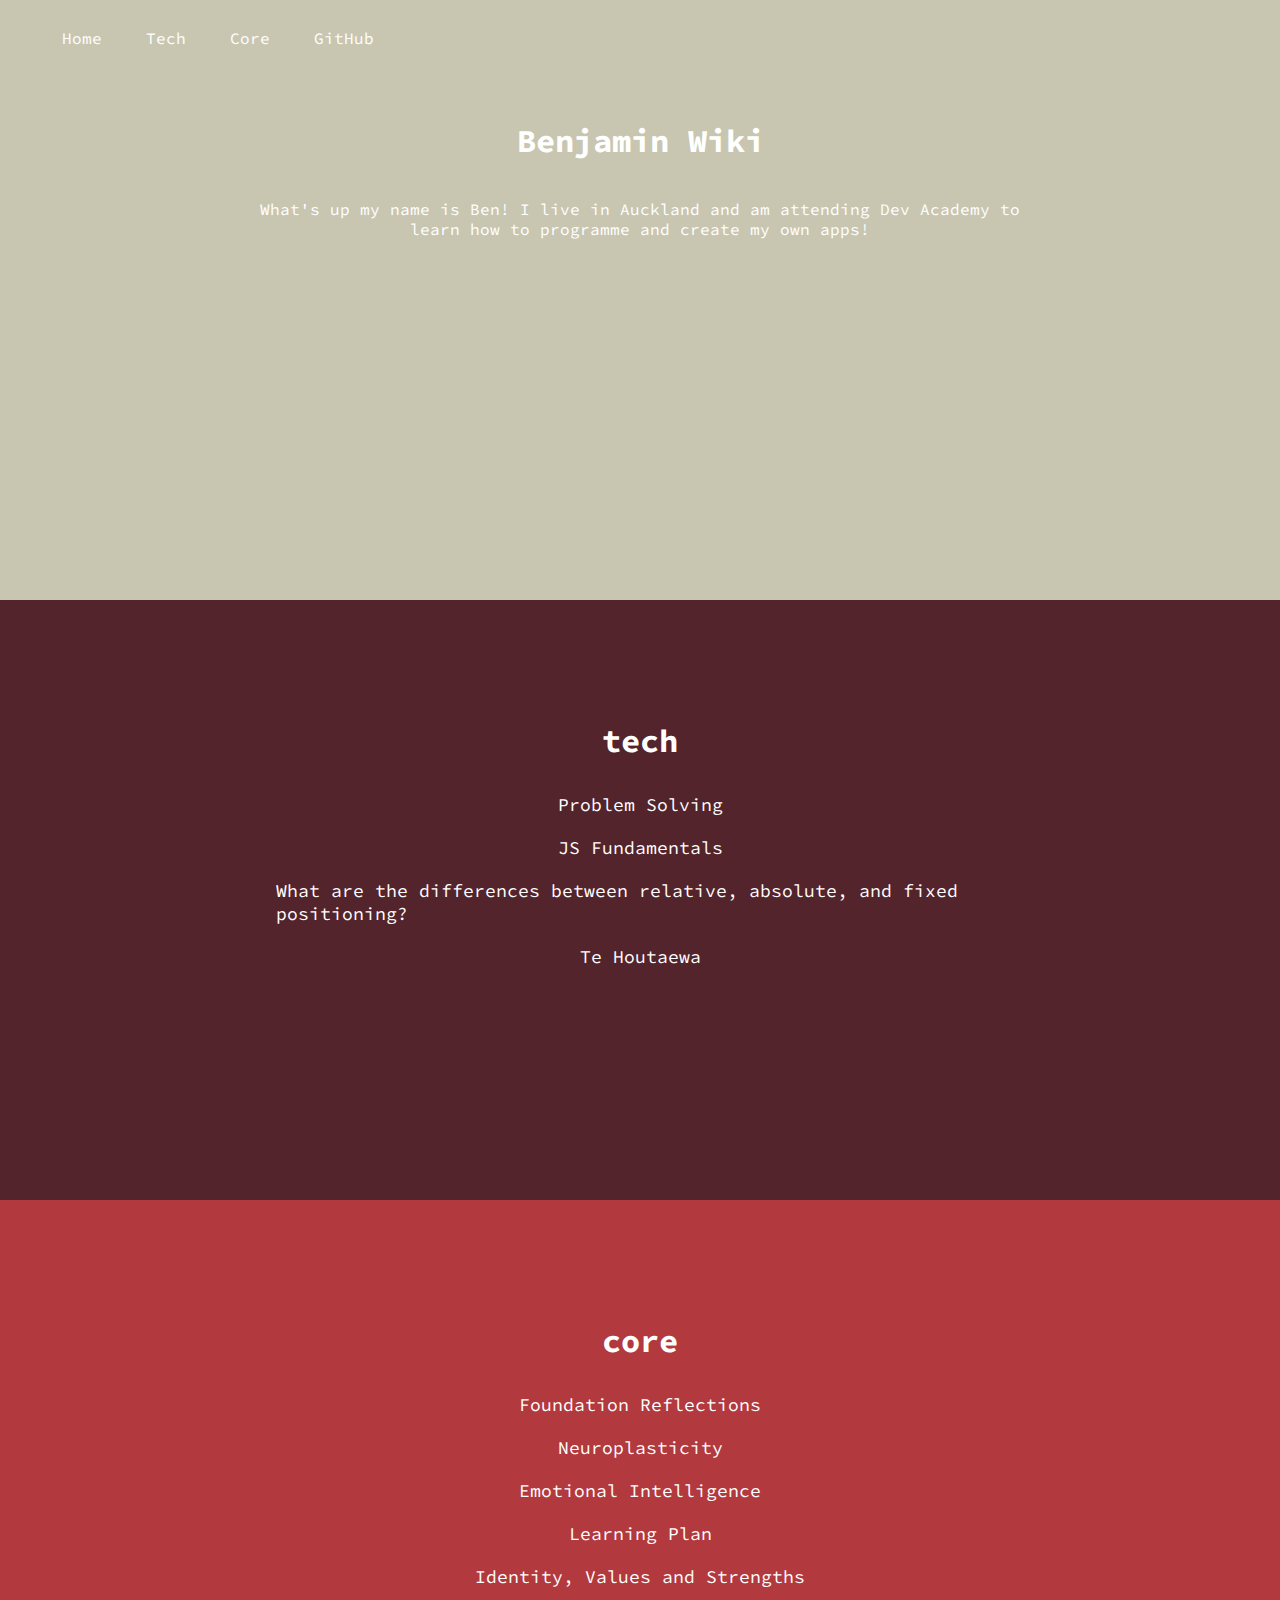
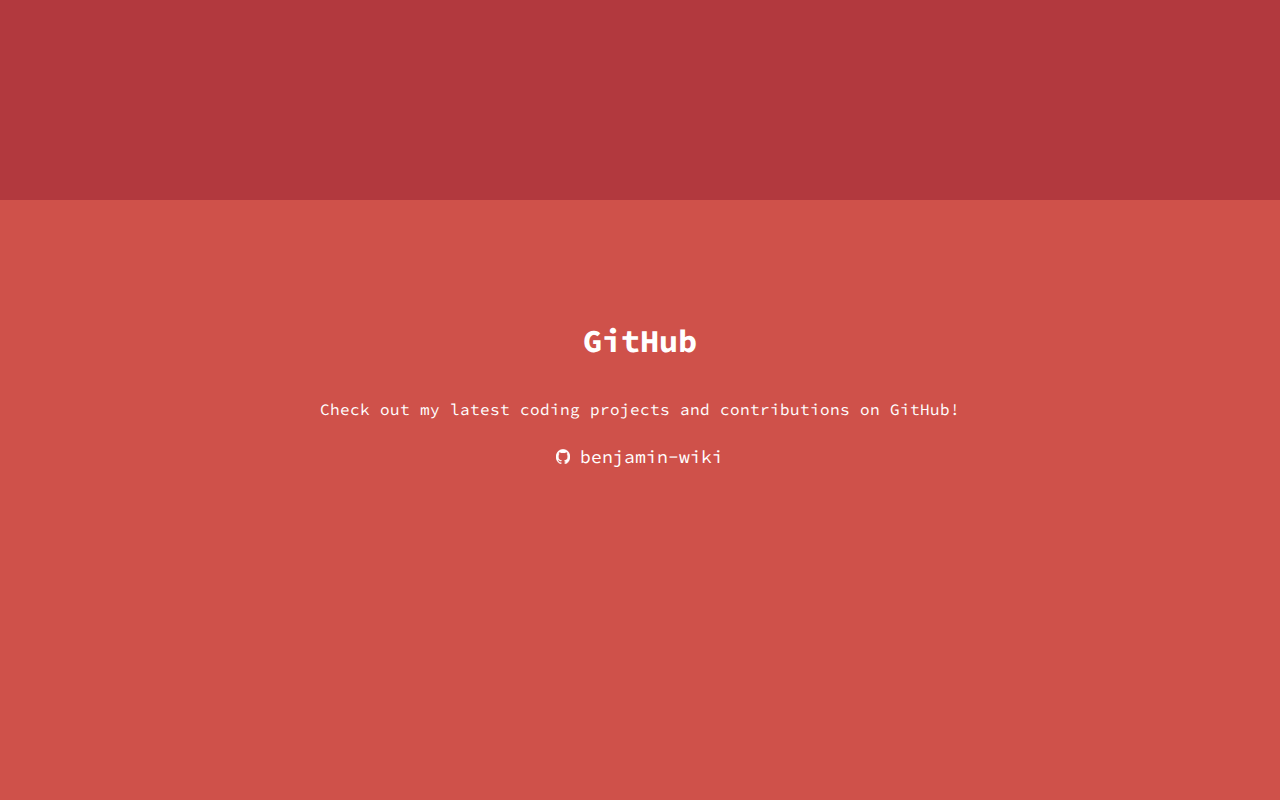
==== commit 537e60ca: "foundations-reflection" ====
--- a/index.html
+++ b/index.html
@@ -47,6 +47,7 @@
   <div>
     <section id="core" class="medium-carmine">
       <h1>core</h1>
+      <a href="./blog/foundations-reflections.html" class="slide-button2">Foundation Reflections</a>
       <a href="./blog/neuroplasticity.html" class="slide-button2">Neuroplasticity</a>
       <a href="./blog/emotional-intelligence.html" class="slide-button2">Emotional Intelligence</a>
       <a href="./blog/learning-plan.html" class="slide-button2">Learning Plan</a>
